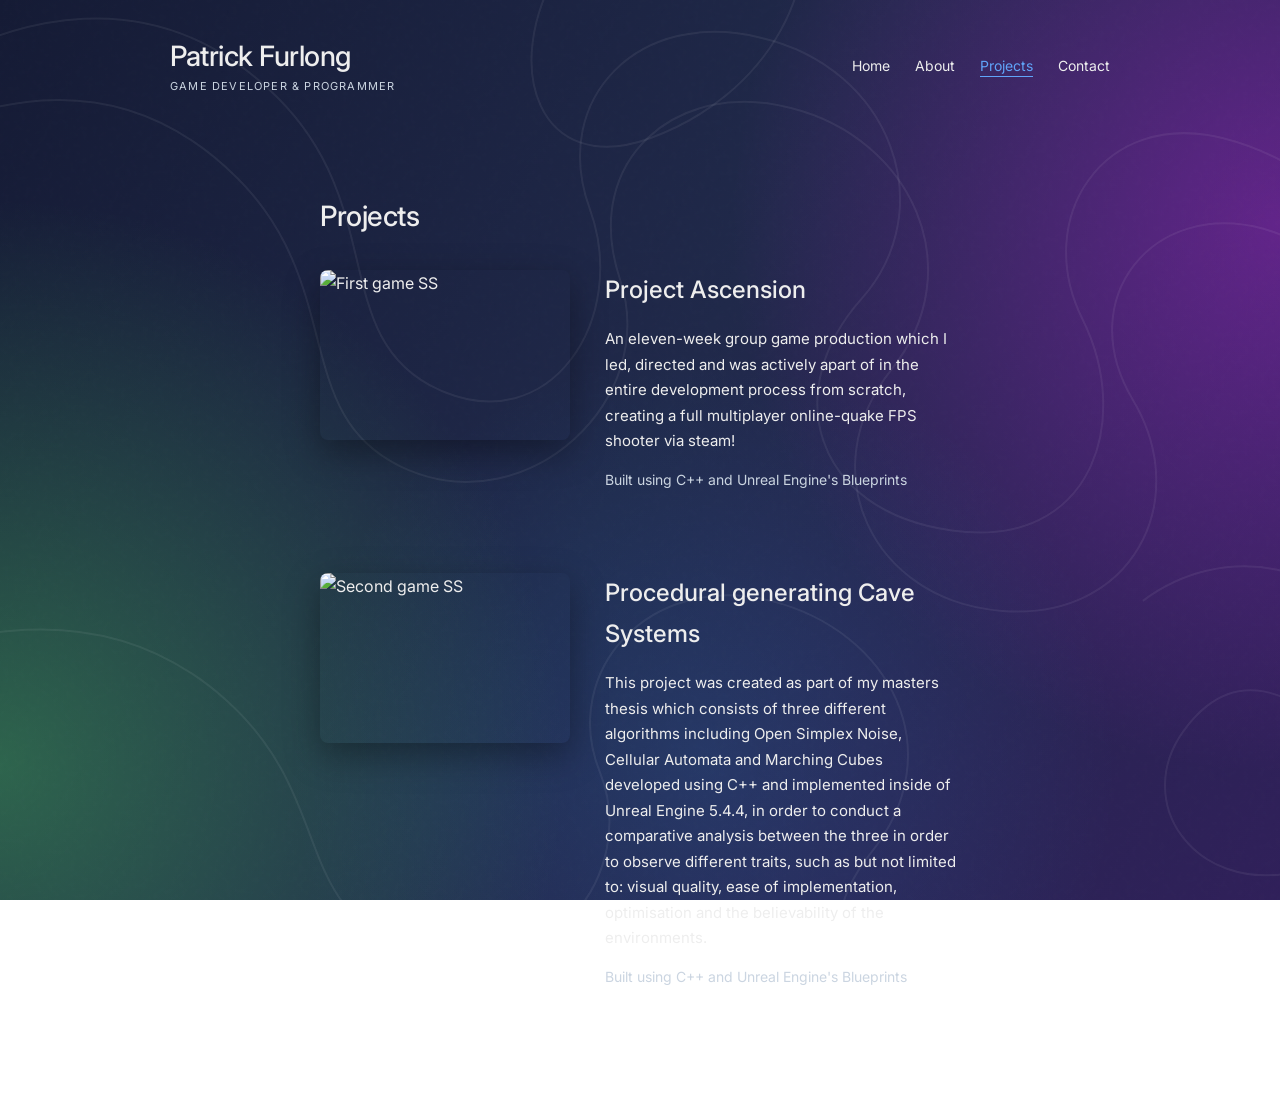
==== projects.html @ 20e56b41 "Initial Commit Website setup :]" ====
<!DOCTYPE html>
<html lang="en">

<head>
    <meta charset="UTF-8">
    <meta name="viewport" content="width=device-width, initial-scale=1.0">

    <title>Projects - Patrick Furlong</title>

    <!-- Google Font -->
    <link rel="preconnect" href="https://fonts.googleapis.com">
    <link rel="preconnect" href="https://fonts.gstatic.com" crossorigin>

    <link
        href="https://fonts.googleapis.com/css2?family=Inter:wght@400;500&display=swap"
        rel="stylesheet"
    >

    <link rel="stylesheet" href="style.css">
</head>

<body>

    <header>
        <h1>Patrick Furlong</h1>

        <nav>
            <a href="index.html">Home</a>
            <a href="about.html">About</a>
            <a href="projects.html" class="active">Projects</a>
            <a href="contact.html">Contact</a>
        </nav>
    </header>


    <main>

        <h2>Projects</h2>


        <section class="project">

            <img
                src="images/projectAscension.png"
                alt="First game SS"
            >

            <div class="project-content">

                <h3>Project Ascension</h3>

                <p>
                    An eleven-week group game production which I led, directed
                    and was actively apart of in the entire development process from scratch, 
                    creating a full multiplayer online-quake FPS shooter via steam!
                </p>

                <p class="technology">
                    Built using C++ and Unreal Engine's Blueprints
                </p>

                <a href="#" class="project-link">
                        <!-- Google Font View project → -->
                </a>

            </div>

        </section>


        <section class="project">

            <img
                src="images/3D-Algorithms.png"
                alt="Second game SS"
            >

            <div class="project-content">

                <h3>Procedural generating Cave Systems</h3>

                <p>
                    This project was created as part of my masters thesis which consists of three different algorithms including Open Simplex Noise, Cellular Automata and 
                    Marching Cubes developed using C++ and implemented inside of Unreal Engine 5.4.4, in order 
                    to conduct a comparative analysis between the three in order to observe different traits, 
                    such as but not limited to: visual quality, ease of implementation, optimisation and the 
                    believability of the environments.
                </p>

                <p class="technology">
                    Built using C++ and Unreal Engine's Blueprints
                </p>

                <a href="#" class="project-link">
                        <!-- Google Font View project → -->
                </a>

            </div>

        </section>

    </main>

</body>

</html>
---- style.css ----
/* ========================================
   Background colours
   ======================================== */

:root {
    --background-dark: #151b35;
    --background-blue: #20294a;
    --background-purple: #30205a;

    --glow-green: rgba(91, 255, 109, 0.30);
    --glow-pink: rgba(218, 38, 255, 0.32);
    --glow-blue: rgba(52, 166, 255, 0.14);

    --pattern: rgba(255, 255, 255, 0.10);

    --text-main: #eeeeee;
    --text-muted: #cbd5e1;

    --accent-blue: #60a5fa;
}


/* ========================================
   General
   ======================================== */

* {
    box-sizing: border-box;
}

html {
    min-height: 100%;
}

body {
    margin: 0;
    min-height: 100vh;

    color: var(--text-main);

    font-family: "Inter", sans-serif;
    font-weight: 400;

    line-height: 1.7;

    position: relative;

    overflow-x: hidden;

    background:
        radial-gradient(
            circle at 0% 85%,
            var(--glow-green),
            transparent 38%
        ),
        radial-gradient(
            circle at 100% 25%,
            var(--glow-pink),
            transparent 38%
        ),
        radial-gradient(
            circle at 55% 85%,
            var(--glow-blue),
            transparent 40%
        ),
        linear-gradient(
            120deg,
            var(--background-dark),
            var(--background-blue),
            var(--background-purple)
        );

    background-size:
        100% 100%,
        100% 100%,
        100% 100%,
        100% 100%;

    background-attachment: fixed;
}


/* ========================================
   Organic background pattern
   ======================================== */

body::before {
    content: "";

    position: fixed;

    inset: -5%;

    width: 110%;
    height: 110%;

    pointer-events: none;

    opacity: 0.65;

    background-image:
        url("data:image/svg+xml,%3Csvg width='1400' height='1000' viewBox='0 0 1400 1000' xmlns='http://www.w3.org/2000/svg'%3E%3Cg fill='none' stroke='white' stroke-width='2' stroke-opacity='.10'%3E%3Cpath d='M-100 180 C80 40 230 40 340 150 C450 260 390 390 500 440 C610 490 690 370 650 260 C610 150 700 60 820 90 C950 120 1000 260 920 350 C840 440 870 560 1010 580 C1150 600 1190 470 1140 370 C1090 270 1160 160 1280 190 C1380 215 1450 300 1510 350'/%3E%3Cpath d='M-150 270 C40 120 190 120 300 230 C410 340 350 470 470 520 C590 570 720 450 680 330 C640 210 740 130 850 160 C970 190 1030 320 950 420 C870 520 930 650 1060 660 C1190 670 1250 550 1190 450 C1130 350 1210 250 1320 280 C1420 310 1470 390 1530 450'/%3E%3Cpath d='M-180 780 C20 650 180 650 290 750 C400 850 350 960 480 1000 C610 1040 700 920 660 820 C620 720 710 620 830 650 C950 680 1010 800 930 900 C850 1000 930 1080 1050 1100'/%3E%3Cpath d='M850 -100 C900 40 820 150 710 190 C600 230 560 120 620 20 C680 -80 800 -120 850 -100'/%3E%3Cpath d='M1200 650 C1280 590 1390 610 1450 700 C1510 790 1450 900 1350 920 C1250 940 1190 850 1240 780 C1290 710 1350 740 1400 790'/%3E%3C/g%3E%3C/svg%3E");

    background-repeat: no-repeat;

    background-position: center;

    background-size: cover;

    z-index: 0;
}


/* ========================================
   Subtle grain/noise
   ======================================== */

body::after {
    content: "";

    position: fixed;

    inset: 0;

    pointer-events: none;

    opacity: 0.025;

    background-image:
        url("data:image/svg+xml,%3Csvg viewBox='0 0 180 180' xmlns='http://www.w3.org/2000/svg'%3E%3Cfilter id='noise'%3E%3CfeTurbulence type='fractalNoise' baseFrequency='.9' numOctaves='4' stitchTiles='stitch'/%3E%3C/filter%3E%3Crect width='100%25' height='100%25' filter='url(%23noise)' opacity='.5'/%3E%3C/svg%3E");

    z-index: 999;
}


/* ========================================
   Header
   ======================================== */

header {
    max-width: 1000px;

    margin: 40px auto;

    padding: 0 30px;

    display: flex;

    align-items: center;

    justify-content: space-between;

    position: relative;

    z-index: 1;
}

header h1 {
    margin: 0;

    font-size: 28px;

    font-weight: 500;

    letter-spacing: -0.5px;

    line-height: 1.2;
}


/* Small subtitle underneath name */

header h1::after {
    content: "Game Developer & Programmer";

    display: block;

    margin-top: 6px;

    color: var(--text-muted);

    font-size: 11px;

    font-weight: 400;

    letter-spacing: 1.2px;

    text-transform: uppercase;
}


/* ========================================
   Navigation
   ======================================== */

nav {
    display: flex;

    gap: 25px;
}

nav a {
    color: var(--text-main);

    text-decoration: none;

    font-size: 14px;

    transition:
        color 0.2s ease,
        opacity 0.2s ease;
}

nav a:hover {
    color: #93c5fd;

    opacity: 1;
}

nav a.active {
    color: var(--accent-blue);

    text-decoration: underline;

    text-underline-offset: 5px;
}


/* ========================================
   Main content
   ======================================== */

main {
    max-width: 700px;

    margin: 100px auto;

    padding: 0 30px;

    position: relative;

    z-index: 1;
}

main h2 {
    margin-bottom: 30px;

    font-size: 28px;

    font-weight: 500;

    letter-spacing: -0.5px;
}

main p {
    margin-bottom: 20px;

    font-size: 16px;
}


/* ========================================
   Homepage Hero
   ======================================== */

.hero {
    padding: 70px 0 120px;
}

.hero-label {
    margin-bottom: 25px;

    color: var(--accent-blue);

    font-size: 13px;

    font-weight: 500;

    letter-spacing: 2px;
}

.hero h2 {
    margin: 0 0 30px;

    font-size: clamp(42px, 7vw, 68px);

    line-height: 1.08;

    letter-spacing: -2px;

    font-weight: 500;
}

.hero-description {
    max-width: 570px;

    margin-bottom: 35px;

    color: var(--text-muted);

    font-size: 18px;

    line-height: 1.7;
}

.hero-link {
    display: inline-block;

    color: #ffffff;

    text-decoration: none;

    font-size: 15px;

    transition:
        transform 0.2s ease,
        opacity 0.2s ease;
}

.hero-link:hover {
    opacity: 0.7;

    transform: translateX(4px);
}


/* ========================================
   About page
   ======================================== */

.about-intro {
    display: flex;

    align-items: flex-start;

    gap: 60px;
}

.about-intro img {
    width: 260px;

    height: 330px;

    object-fit: cover;

    flex-shrink: 0;

    border-radius: 12px;

    box-shadow:
        0 12px 35px rgba(0, 0, 0, 0.35),
        0 0 40px rgba(218, 38, 255, 0.12);
}

.about-text {
    flex: 1;
}

.about-text h2 {
    margin-top: 0;

    margin-bottom: 30px;

    font-size: 32px;

    font-weight: 500;
}

.about-text p {
    font-size: 17px;

    line-height: 1.8;

    margin-bottom: 22px;
}


/* ========================================
   Homepage sections
   ======================================== */

.home-section {
    margin-bottom: 110px;
}

.home-section h2 {
    margin-bottom: 35px;
}


/* ========================================
   Skills
   ======================================== */

.skills {
    display: grid;

    grid-template-columns: repeat(3, 1fr);

    gap: 35px;
}

.skill {
    position: relative;
}

.skill-number {
    display: block;

    margin-bottom: 18px;

    color: var(--accent-blue);

    font-size: 12px;

    letter-spacing: 1px;
}

.skill h3 {
    margin: 0 0 12px;

    font-size: 19px;

    font-weight: 500;
}

.skill p {
    margin: 0;

    color: var(--text-muted);

    font-size: 14px;
}


/* ========================================
   Section heading
   ======================================== */

.section-heading {
    display: flex;

    align-items: baseline;

    justify-content: space-between;

    gap: 20px;

    margin-bottom: 35px;
}

.section-heading h2 {
    margin: 0;
}

.section-heading a {
    color: var(--text-muted);

    font-size: 13px;

    text-decoration: none;
}

.section-heading a:hover {
    color: #ffffff;
}


/* ========================================
   Featured projects
   ======================================== */

.featured-projects {
    display: grid;

    grid-template-columns: repeat(2, 1fr);

    gap: 25px;
}

.featured-project {
    display: block;

    color: #ffffff;

    text-decoration: none;

    transition:
        transform 0.25s ease,
        opacity 0.25s ease;
}

.featured-project:hover {
    transform: translateY(-5px);
}

.featured-project img {
    display: block;

    width: 100%;

    height: 190px;

    object-fit: cover;

    margin-bottom: 20px;

    border-radius: 8px;

    box-shadow:
        0 12px 35px rgba(0, 0, 0, 0.35);

    transition:
        box-shadow 0.25s ease;
}

.featured-project:hover img {
    box-shadow:
        0 18px 45px rgba(0, 0, 0, 0.45);
}

.featured-project-info h3 {
    margin: 0 0 8px;

    font-size: 19px;

    font-weight: 500;
}

.featured-project-info p {
    margin: 0;

    color: var(--text-muted);

    font-size: 14px;
}


/* ========================================
   Technologies
   ======================================== */

.skills-section {
    padding-top: 10px;
}

.technology-list {
    display: flex;

    flex-wrap: wrap;

    gap: 12px;
}

.technology-list span {
    padding: 8px 14px;

    color: var(--text-muted);

    font-size: 13px;

    border: 1px solid rgba(255, 255, 255, 0.12);

    border-radius: 20px;

    background: rgba(255, 255, 255, 0.03);
}


/* ========================================
   Final section
   ======================================== */

.final-section {
    margin-bottom: 40px;

    padding-top: 20px;
}

.final-section p {
    color: var(--text-muted);
}

.final-section a {
    color: var(--accent-blue);

    text-decoration: none;
}

.final-section a:hover {
    color: #93c5fd;
}


/* ========================================
   Contact links
   ======================================== */

.contact-links {
    display: flex;

    flex-direction: column;

    gap: 18px;

    margin-top: 35px;
}

.contact-link {
    display: flex;

    align-items: center;

    gap: 14px;

    width: fit-content;

    color: #93c5fd !important;

    text-decoration: none;

    font-size: 16px;

    transition:
        opacity 0.2s ease,
        transform 0.2s ease;
}

.contact-link:hover {
    color: #bfdbfe !important;

    opacity: 1;

    transform: translateX(4px);
}

.contact-link img {
    width: 28px;

    height: 28px;

    object-fit: contain;
}

.contact-icon {
    display: flex;

    align-items: center;

    justify-content: center;

    width: 28px;

    height: 28px;

    font-size: 22px;
}


/* ========================================
   Projects page
   ======================================== */

.project {
    display: flex;

    gap: 35px;

    margin-bottom: 70px;
}

.project img {
    width: 250px;

    height: 170px;

    object-fit: cover;

    flex-shrink: 0;

    border-radius: 8px;

    box-shadow:
        0 12px 35px rgba(0, 0, 0, 0.35);

    transition:
        transform 0.25s ease,
        box-shadow 0.25s ease;
}

.project img:hover {
    transform: translateY(-4px);

    box-shadow:
        0 18px 45px rgba(0, 0, 0, 0.45);
}

.project-content {
    flex: 1;
}

.project h3 {
    margin: 0 0 12px;

    font-size: 24px;

    font-weight: 500;
}

.project p {
    margin-bottom: 12px;

    font-size: 15px;
}

.project .technology {
    color: var(--text-muted);

    font-size: 14px;
}

.project-link {
    font-size: 14px;
}


/* ========================================
   Footer
   ======================================== */

footer {
    max-width: 1000px;

    margin: 100px auto 40px;

    padding: 0 30px;

    color: var(--text-muted);

    font-size: 14px;

    position: relative;

    z-index: 1;
}


/* ========================================
   Mobile
   ======================================== */

@media (max-width: 700px) {

    header {
        margin: 30px auto;

        padding: 0 20px;

        flex-direction: column;

        align-items: flex-start;

        gap: 20px;
    }

    header h1::after {
        font-size: 10px;

        letter-spacing: 1px;
    }

    main {
        margin: 60px auto;

        padding: 0 20px;
    }

    .hero {
        padding: 40px 0 80px;
    }

    .hero h2 {
        font-size: 42px;

        letter-spacing: -1.5px;
    }

    .hero-description {
        font-size: 16px;
    }

    .skills {
        grid-template-columns: 1fr;

        gap: 40px;
    }

    .section-heading {
        align-items: flex-start;

        flex-direction: column;

        gap: 10px;
    }

    .featured-projects {
        grid-template-columns: 1fr;
    }

    .featured-project img {
        height: auto;
    }

    .technology-list {
        gap: 8px;
    }

    .about-intro {
        flex-direction: column;

        align-items: flex-start;

        gap: 30px;
    }

    .about-intro img {
        width: 180px;

        height: 230px;
    }

    .about-text h2 {
        font-size: 28px;
    }

    .about-text p {
        font-size: 16px;

        line-height: 1.7;
    }

    nav {
        flex-wrap: wrap;

        gap: 15px 20px;
    }

    .project {
        flex-direction: column;

        gap: 20px;
    }

    .project img {
        width: 100%;

        height: auto;
    }

    footer {
        margin: 80px auto 30px;

        padding: 0 20px;
    }

}
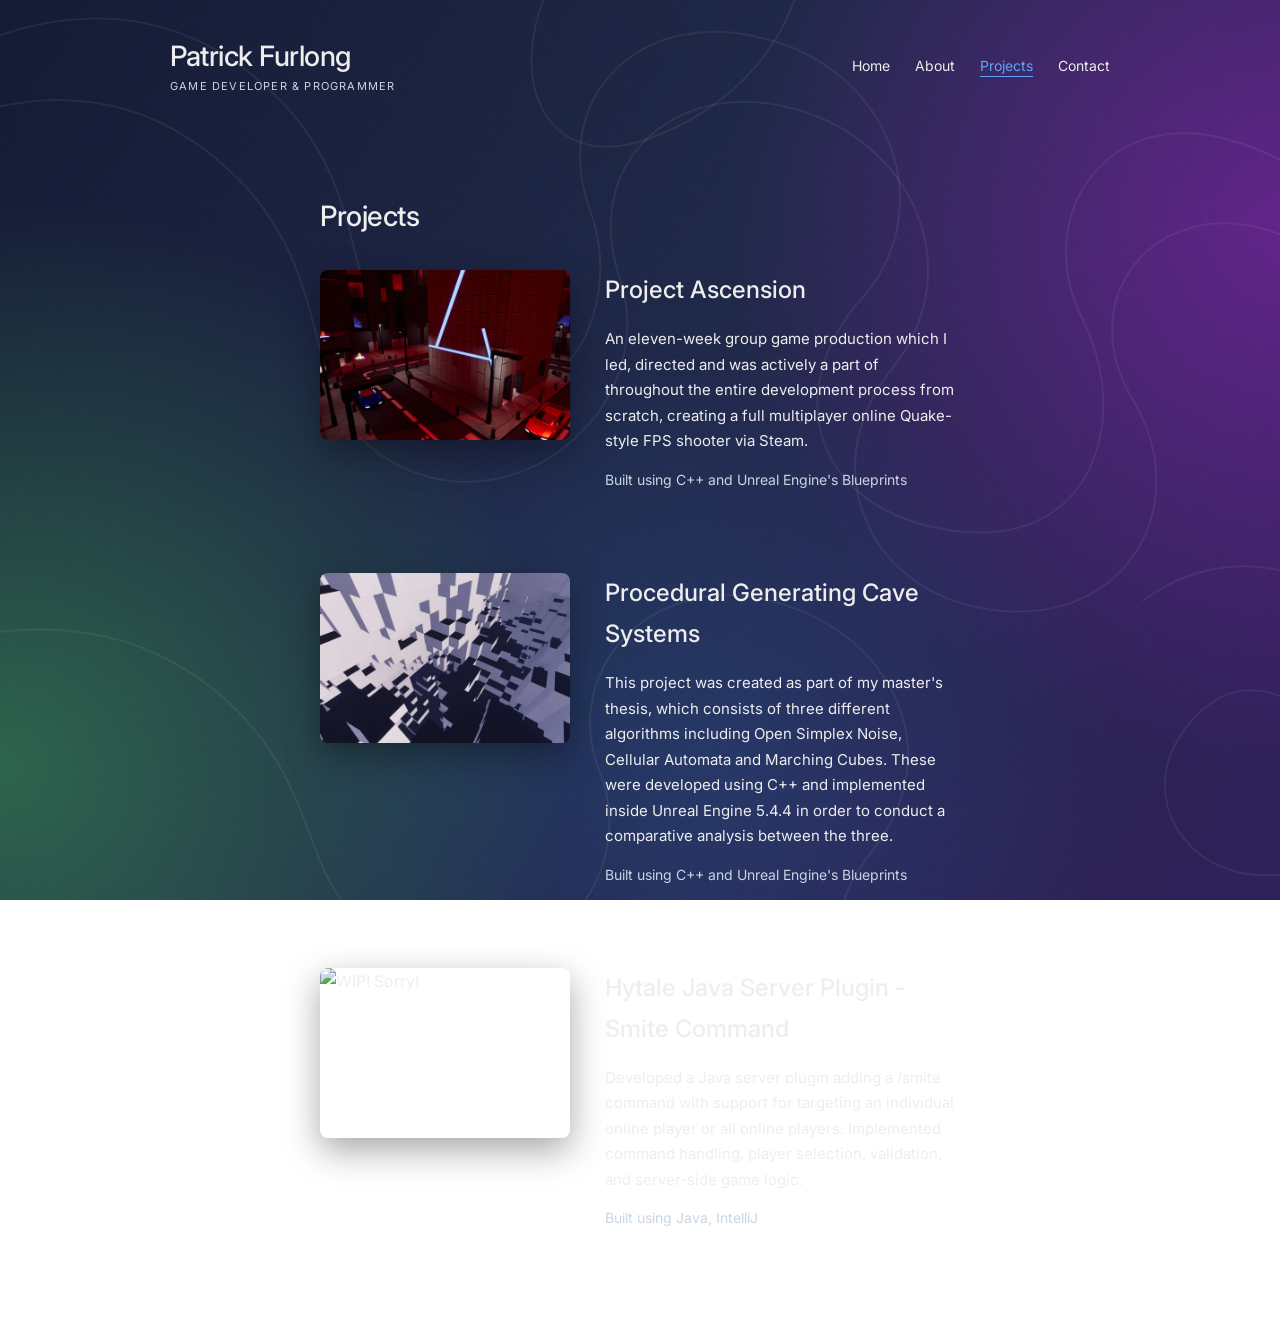
==== commit eb5db8e5: "Update" ====
--- a/projects.html
+++ b/projects.html
@@ -7,7 +7,6 @@
 
     <title>Projects - Patrick Furlong</title>
 
-    <!-- Google Font -->
     <link rel="preconnect" href="https://fonts.googleapis.com">
     <link rel="preconnect" href="https://fonts.gstatic.com" crossorigin>
 
@@ -32,17 +31,16 @@
         </nav>
     </header>
 
-
     <main>
 
         <h2>Projects</h2>
 
-
+        <!-- Project 1 -->
         <section class="project">
 
             <img
                 src="images/projectAscension.png"
-                alt="First game SS"
+                alt="Screenshot of Project Ascension"
             >
 
             <div class="project-content">
@@ -51,48 +49,80 @@
 
                 <p>
                     An eleven-week group game production which I led, directed
-                    and was actively apart of in the entire development process from scratch, 
-                    creating a full multiplayer online-quake FPS shooter via steam!
+                    and was actively a part of throughout the entire development
+                    process from scratch, creating a full multiplayer online
+                    Quake-style FPS shooter via Steam.
                 </p>
 
                 <p class="technology">
                     Built using C++ and Unreal Engine's Blueprints
                 </p>
 
-                <a href="#" class="project-link">
-                        <!-- Google Font View project → -->
-                </a>
+            </div>
+
+        </section>
+
+
+        <!-- Project 2 -->
+        <section class="project">
+
+            <img
+                src="images/3D-Algorithms.png"
+                alt="Screenshot of procedural cave generation"
+            >
+
+            <div class="project-content">
+
+                <h3>Procedural Generating Cave Systems</h3>
+
+                <p>
+                    This project was created as part of my master's thesis,
+                    which consists of three different algorithms including
+                    Open Simplex Noise, Cellular Automata and Marching Cubes.
+                    These were developed using C++ and implemented inside
+                    Unreal Engine 5.4.4 in order to conduct a comparative
+                    analysis between the three.
+                </p>
+
+                <p class="technology">
+                    Built using C++ and Unreal Engine's Blueprints
+                </p>
 
             </div>
 
         </section>
 
 
+        <!-- Project 3 -->
         <section class="project">
 
             <img
-                src="images/3D-Algorithms.png"
-                alt="Second game SS"
+                src="images/PLACEHOLDER.gif"
+                alt="WIP! Sorry!"
             >
 
             <div class="project-content">
 
-                <h3>Procedural generating Cave Systems</h3>
+                <h3>Hytale Java Server Plugin - Smite Command</h3>
 
                 <p>
-                    This project was created as part of my masters thesis which consists of three different algorithms including Open Simplex Noise, Cellular Automata and 
-                    Marching Cubes developed using C++ and implemented inside of Unreal Engine 5.4.4, in order 
-                    to conduct a comparative analysis between the three in order to observe different traits, 
-                    such as but not limited to: visual quality, ease of implementation, optimisation and the 
-                    believability of the environments.
+                    Developed a Java server plugin adding a /smite command
+                    with support for targeting an individual online player
+                    or all online players. Implemented command handling,
+                    player selection, validation, and server-side game logic.
                 </p>
 
                 <p class="technology">
-                    Built using C++ and Unreal Engine's Blueprints
+                    Built using Java, IntelliJ
                 </p>
 
-                <a href="#" class="project-link">
-                        <!-- Google Font View project → -->
+                <a
+                    href="https://github.com/yourusername/your-project"
+                    class="project-link"
+                    target="_blank"
+                    rel="noopener noreferrer"
+                >
+                    <!-- View project --> 
                 </a>
 
             </div>
--- a/style.css
+++ b/style.css
@@ -306,7 +306,7 @@
 .hero-link {
     display: inline-block;
 
-    color: #ffffff;
+    color: #93c5fd !important;
 
     text-decoration: none;
 
@@ -314,11 +314,11 @@
 
     transition:
         transform 0.2s ease,
-        opacity 0.2s ease;
+        color 0.2s ease;
 }
 
 .hero-link:hover {
-    opacity: 0.7;
+    color: #bfdbfe !important;
 
     transform: translateX(4px);
 }
